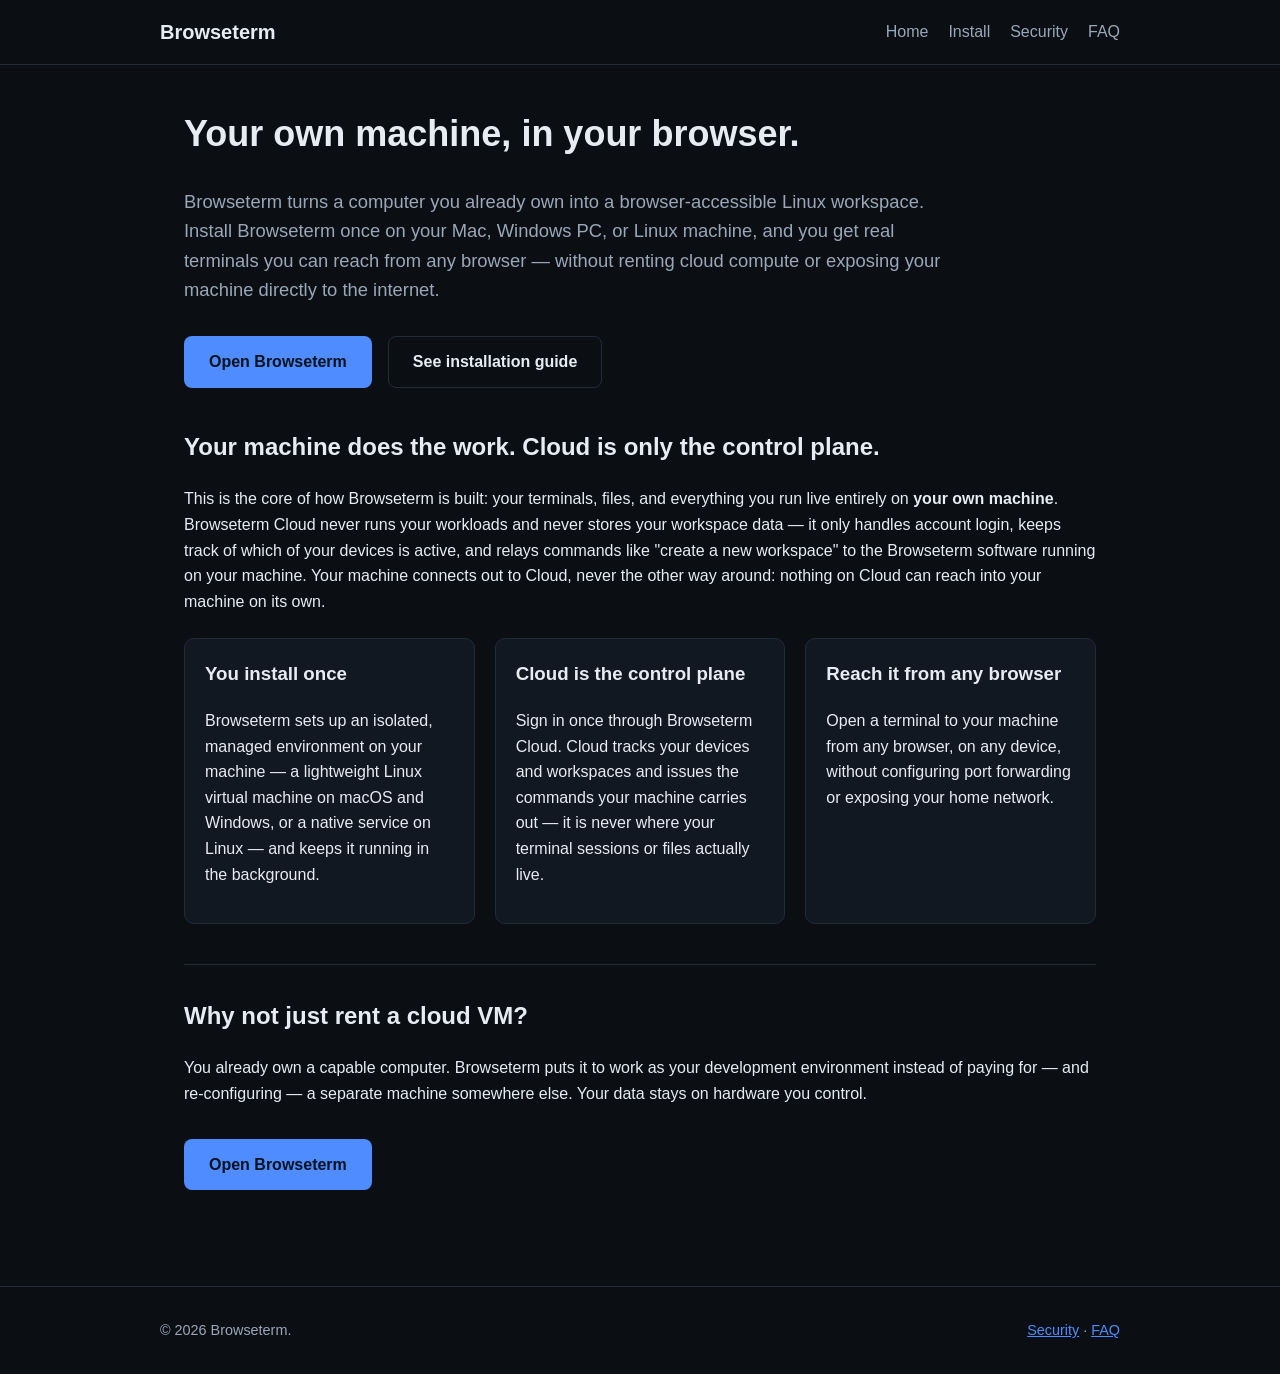
==== public/index.html @ ac8334ef "Scope Cloudflare deployment to public/ only, fixing repo-root asset exposure The deployment was usin" ====
<!DOCTYPE html>
<html lang="en">
<head>
<meta charset="UTF-8">
<meta name="viewport" content="width=device-width, initial-scale=1.0">
<title>Browseterm — Your own machine, in your browser</title>
<meta name="description" content="Browseterm turns your own computer into browser-accessible Linux workspaces. Your machine does the work; Browseterm Cloud is only the control plane.">
<link rel="stylesheet" href="/assets/styles.css">
</head>
<body>
<a class="skip-link" href="#main">Skip to content</a>
<header class="site-header">
  <nav aria-label="Primary">
    <a class="brand" href="/">Browseterm</a>
    <ul class="nav-links">
      <li><a href="/index.html">Home</a></li>
      <li><a href="/install/macos.html">Install</a></li>
      <li><a href="/security.html">Security</a></li>
      <li><a href="/faq.html">FAQ</a></li>
    </ul>
  </nav>
</header>

<main id="main">
  <h1>Your own machine, in your browser.</h1>
  <p class="lede">
    Browseterm turns a computer you already own into a browser-accessible Linux workspace.
    Install Browseterm once on your Mac, Windows PC, or Linux machine, and you get real
    terminals you can reach from any browser — without renting cloud compute or exposing your
    machine directly to the internet.
  </p>

  <div class="cta-row">
    <a class="button button-primary" href="https://app.browseterm.puhtaeto.com">Open Browseterm</a>
    <a class="button button-secondary" href="/install/macos.html">See installation guide</a>
  </div>

  <h2>Your machine does the work. Cloud is only the control plane.</h2>
  <p>
    This is the core of how Browseterm is built: your terminals, files, and everything you run
    live entirely on <strong>your own machine</strong>. Browseterm Cloud never runs your
    workloads and never stores your workspace data — it only handles account login, keeps track
    of which of your devices is active, and relays commands like "create a new workspace" to the
    Browseterm software running on your machine. Your machine connects out to Cloud, never the
    other way around: nothing on Cloud can reach into your machine on its own.
  </p>

  <div class="card-grid">
    <div class="card">
      <h3>You install once</h3>
      <p>Browseterm sets up an isolated, managed environment on your machine — a lightweight
      Linux virtual machine on macOS and Windows, or a native service on Linux — and keeps it
      running in the background.</p>
    </div>
    <div class="card">
      <h3>Cloud is the control plane</h3>
      <p>Sign in once through Browseterm Cloud. Cloud tracks your devices and workspaces and
      issues the commands your machine carries out — it is never where your terminal sessions
      or files actually live.</p>
    </div>
    <div class="card">
      <h3>Reach it from any browser</h3>
      <p>Open a terminal to your machine from any browser, on any device, without configuring
      port forwarding or exposing your home network.</p>
    </div>
  </div>

  <h2>Why not just rent a cloud VM?</h2>
  <p>
    You already own a capable computer. Browseterm puts it to work as your development
    environment instead of paying for — and re-configuring — a separate machine somewhere else.
    Your data stays on hardware you control.
  </p>

  <div class="cta-row">
    <a class="button button-primary" href="https://app.browseterm.puhtaeto.com">Open Browseterm</a>
  </div>
</main>

<footer class="site-footer">
  <div class="footer-inner">
    <span>&copy; 2026 Browseterm.</span>
    <span><a href="/security.html">Security</a> · <a href="/faq.html">FAQ</a></span>
  </div>
</footer>
<script src="/assets/app.js"></script>
</body>
</html>
---- assets/styles.css ----
:root {
  --bg: #0b0f14;
  --bg-elevated: #121822;
  --border: #232b38;
  --text: #e7ecf3;
  --text-muted: #9aa7b8;
  --accent: #4f8cff;
  --accent-hover: #6da0ff;
  --code-bg: #0e141c;
  --focus: #7db3ff;
  --max-width: 960px;
}

* {
  box-sizing: border-box;
}

html {
  color-scheme: dark;
}

body {
  margin: 0;
  font-family: -apple-system, BlinkMacSystemFont, "Segoe UI", Roboto, Helvetica, Arial, sans-serif;
  background: var(--bg);
  color: var(--text);
  line-height: 1.6;
}

a {
  color: var(--accent);
}

a:hover {
  color: var(--accent-hover);
}

a:focus-visible,
button:focus-visible {
  outline: 3px solid var(--focus);
  outline-offset: 2px;
}

.skip-link {
  position: absolute;
  left: -999px;
  top: auto;
  background: var(--accent);
  color: #06121f;
  padding: 0.75rem 1rem;
  z-index: 100;
  border-radius: 0 0 6px 0;
}

.skip-link:focus {
  left: 0;
  top: 0;
}

header.site-header {
  border-bottom: 1px solid var(--border);
  padding: 1rem 1.5rem;
}

.site-header nav {
  max-width: var(--max-width);
  margin: 0 auto;
  display: flex;
  align-items: center;
  justify-content: space-between;
  flex-wrap: wrap;
  gap: 1rem;
}

.brand {
  font-weight: 700;
  font-size: 1.25rem;
  text-decoration: none;
  color: var(--text);
}

.nav-links {
  display: flex;
  gap: 1.25rem;
  list-style: none;
  margin: 0;
  padding: 0;
  flex-wrap: wrap;
}

.nav-links a {
  text-decoration: none;
  color: var(--text-muted);
}

.nav-links a:hover,
.nav-links a[aria-current="page"] {
  color: var(--text);
}

main {
  max-width: var(--max-width);
  margin: 0 auto;
  padding: 2.5rem 1.5rem 4rem;
}

h1 {
  font-size: 2.25rem;
  margin-top: 0;
}

h2 {
  font-size: 1.5rem;
  margin-top: 2.5rem;
  border-top: 1px solid var(--border);
  padding-top: 2rem;
}

h1:first-child + h2,
main > h2:first-of-type {
  border-top: none;
  padding-top: 0;
}

p {
  color: var(--text);
}

.lede {
  font-size: 1.15rem;
  color: var(--text-muted);
  max-width: 42em;
}

.cta-row {
  display: flex;
  gap: 1rem;
  flex-wrap: wrap;
  margin: 2rem 0;
}

.button {
  display: inline-block;
  padding: 0.75rem 1.5rem;
  border-radius: 8px;
  text-decoration: none;
  font-weight: 600;
  border: 1px solid transparent;
}

.button-primary {
  background: var(--accent);
  color: #06121f;
}

.button-primary:hover {
  background: var(--accent-hover);
  color: #06121f;
}

.button-secondary {
  background: transparent;
  color: var(--text);
  border-color: var(--border);
}

.button-secondary:hover {
  border-color: var(--accent);
  color: var(--accent-hover);
}

.card-grid {
  display: grid;
  grid-template-columns: repeat(auto-fit, minmax(220px, 1fr));
  gap: 1.25rem;
  margin: 1.5rem 0;
}

.card {
  background: var(--bg-elevated);
  border: 1px solid var(--border);
  border-radius: 10px;
  padding: 1.25rem;
}

.card h3 {
  margin-top: 0;
}

code,
pre {
  font-family: ui-monospace, SFMono-Regular, Menlo, Consolas, monospace;
  background: var(--code-bg);
  border: 1px solid var(--border);
  border-radius: 6px;
}

code {
  padding: 0.15em 0.4em;
  font-size: 0.9em;
}

pre {
  padding: 1rem;
  overflow-x: auto;
}

pre code {
  border: none;
  padding: 0;
  background: none;
}

.download-placeholder {
  display: inline-block;
  padding: 0.6rem 1.1rem;
  border: 1px dashed var(--border);
  border-radius: 8px;
  color: var(--text-muted);
  text-decoration: none;
  cursor: not-allowed;
}

.badge {
  display: inline-block;
  font-size: 0.75rem;
  text-transform: uppercase;
  letter-spacing: 0.05em;
  color: var(--text-muted);
  border: 1px solid var(--border);
  border-radius: 999px;
  padding: 0.2rem 0.6rem;
  margin-left: 0.5rem;
}

ol.steps {
  padding-left: 1.25rem;
}

ol.steps li {
  margin-bottom: 0.75rem;
}

.callout {
  background: var(--bg-elevated);
  border-left: 4px solid var(--accent);
  border-radius: 6px;
  padding: 1rem 1.25rem;
  margin: 1.5rem 0;
}

.faq-item {
  margin-bottom: 1.75rem;
}

.faq-item h2 {
  font-size: 1.15rem;
  border-top: none;
  padding-top: 0;
  margin-top: 0;
}

footer.site-footer {
  border-top: 1px solid var(--border);
  padding: 2rem 1.5rem;
  color: var(--text-muted);
  font-size: 0.9rem;
}

footer.site-footer .footer-inner {
  max-width: var(--max-width);
  margin: 0 auto;
  display: flex;
  justify-content: space-between;
  flex-wrap: wrap;
  gap: 1rem;
}

@media (max-width: 600px) {
  h1 {
    font-size: 1.75rem;
  }
}
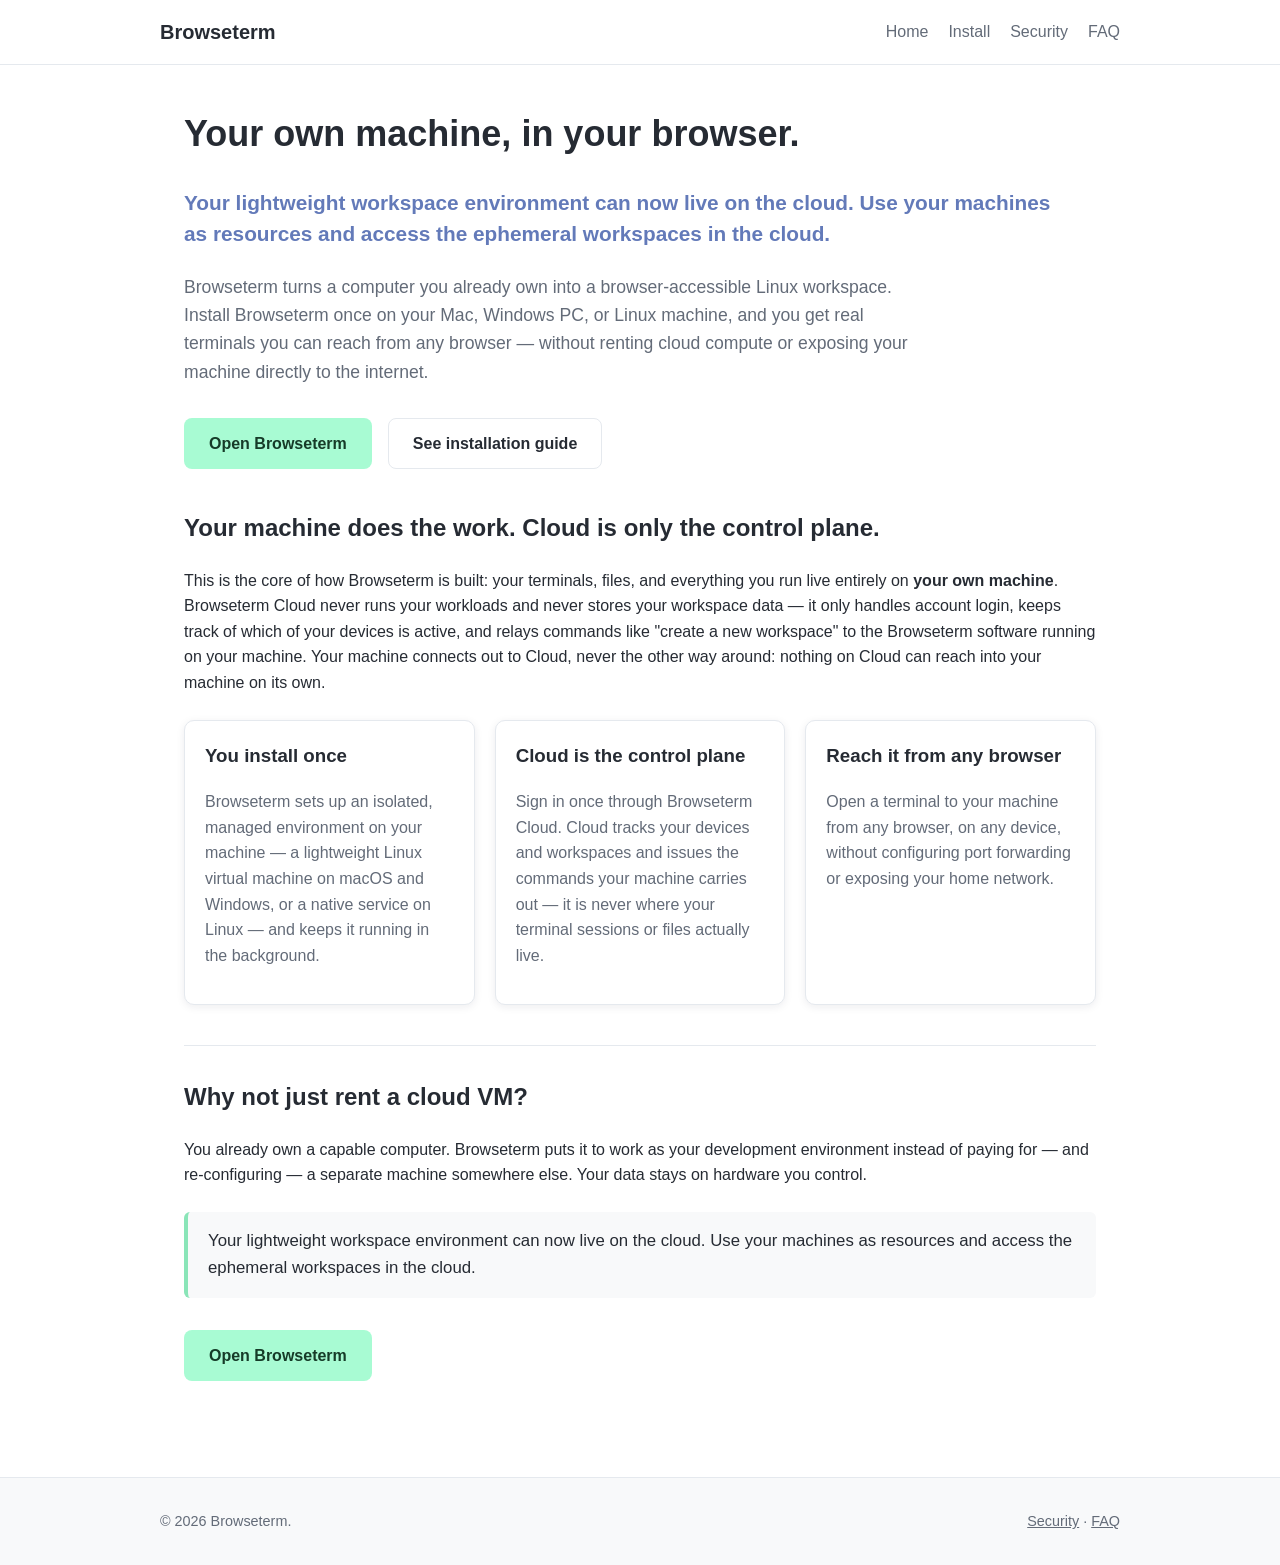
==== commit b4bef718: "Redesign marketing site to match Browseterm Cloud's theme White background with the app's mint-green" ====
--- a/public/index.html
+++ b/public/index.html
@@ -5,7 +5,7 @@
 <meta name="viewport" content="width=device-width, initial-scale=1.0">
 <title>Browseterm — Your own machine, in your browser</title>
 <meta name="description" content="Browseterm turns your own computer into browser-accessible Linux workspaces. Your machine does the work; Browseterm Cloud is only the control plane.">
-<link rel="stylesheet" href="/assets/styles.css">
+<link rel="stylesheet" href="./assets/styles.css">
 </head>
 <body>
 <a class="skip-link" href="#main">Skip to content</a>
@@ -23,6 +23,10 @@
 
 <main id="main">
   <h1>Your own machine, in your browser.</h1>
+  <p class="tagline">
+    Your lightweight workspace environment can now live on the cloud. Use your machines as
+    resources and access the ephemeral workspaces in the cloud.
+  </p>
   <p class="lede">
     Browseterm turns a computer you already own into a browser-accessible Linux workspace.
     Install Browseterm once on your Mac, Windows PC, or Linux machine, and you get real
@@ -72,6 +76,11 @@
     Your data stays on hardware you control.
   </p>
 
+  <div class="callout callout-motivation">
+    Your lightweight workspace environment can now live on the cloud. Use your machines as
+    resources and access the ephemeral workspaces in the cloud.
+  </div>
+
   <div class="cta-row">
     <a class="button button-primary" href="https://app.browseterm.puhtaeto.com">Open Browseterm</a>
   </div>
--- a/public/assets/styles.css
+++ b/public/assets/styles.css
@@ -0,0 +1,346 @@
+:root {
+  --bg: #ffffff;
+  --bg-soft: #f8f9fa;
+  --border: #e5e9ee;
+  --text: #262b33;
+  --text-muted: #636b78;
+  --primary: #a8fbd3;
+  --primary-strong: #8ae5b8;
+  --accent: #637ab9;
+  --accent-hover: #4a5a8a;
+  --code-bg: #f1f3f5;
+  --shadow: 0 2px 8px rgba(20, 30, 45, 0.08);
+  --shadow-lifted: 0 8px 24px rgba(20, 30, 45, 0.12);
+  --radius: 8px;
+  --max-width: 960px;
+}
+
+* {
+  box-sizing: border-box;
+}
+
+html {
+  color-scheme: light;
+}
+
+body {
+  margin: 0;
+  font-family: "Roboto", -apple-system, BlinkMacSystemFont, "Segoe UI", Helvetica, Arial, sans-serif;
+  background: var(--bg);
+  color: var(--text);
+  line-height: 1.6;
+}
+
+a {
+  color: var(--accent);
+}
+
+a:hover {
+  color: var(--accent-hover);
+}
+
+a:focus-visible,
+button:focus-visible {
+  outline: 3px solid var(--accent);
+  outline-offset: 2px;
+}
+
+.skip-link {
+  position: absolute;
+  left: -999px;
+  top: auto;
+  background: var(--primary);
+  color: var(--text);
+  padding: 0.75rem 1rem;
+  z-index: 100;
+  border-radius: 0 0 6px 0;
+  font-weight: 600;
+}
+
+.skip-link:focus {
+  left: 0;
+  top: 0;
+}
+
+header.site-header {
+  background: var(--bg);
+  border-bottom: 1px solid var(--border);
+  padding: 1rem 1.5rem;
+}
+
+.site-header nav {
+  max-width: var(--max-width);
+  margin: 0 auto;
+  display: flex;
+  align-items: center;
+  justify-content: space-between;
+  flex-wrap: wrap;
+  gap: 1rem;
+}
+
+.brand {
+  font-weight: 700;
+  font-size: 1.25rem;
+  text-decoration: none;
+  color: var(--text);
+}
+
+.brand:hover {
+  color: var(--text);
+}
+
+.nav-links {
+  display: flex;
+  gap: 1.25rem;
+  list-style: none;
+  margin: 0;
+  padding: 0;
+  flex-wrap: wrap;
+}
+
+.nav-links a {
+  text-decoration: none;
+  color: var(--text-muted);
+  font-weight: 500;
+}
+
+.nav-links a:hover,
+.nav-links a[aria-current="page"] {
+  color: var(--accent);
+}
+
+main {
+  max-width: var(--max-width);
+  margin: 0 auto;
+  padding: 2.5rem 1.5rem 4rem;
+}
+
+h1 {
+  font-size: 2.25rem;
+  margin-top: 0;
+  color: var(--text);
+}
+
+h2 {
+  font-size: 1.5rem;
+  margin-top: 2.5rem;
+  border-top: 1px solid var(--border);
+  padding-top: 2rem;
+  color: var(--text);
+}
+
+h1:first-child + h2,
+main > h2:first-of-type {
+  border-top: none;
+  padding-top: 0;
+}
+
+p {
+  color: var(--text);
+}
+
+.tagline {
+  font-size: 1.3rem;
+  font-weight: 600;
+  color: var(--accent);
+  max-width: 42em;
+  margin: 0.75rem 0 1.5rem;
+  line-height: 1.5;
+}
+
+.lede {
+  font-size: 1.1rem;
+  color: var(--text-muted);
+  max-width: 42em;
+}
+
+.cta-row {
+  display: flex;
+  gap: 1rem;
+  flex-wrap: wrap;
+  margin: 2rem 0;
+}
+
+.button {
+  display: inline-block;
+  padding: 0.75rem 1.5rem;
+  border-radius: var(--radius);
+  text-decoration: none;
+  font-weight: 600;
+  border: 1px solid transparent;
+  transition: all 0.2s ease;
+  cursor: pointer;
+  font-size: 1rem;
+}
+
+.button-primary {
+  background: var(--primary);
+  color: #163b28;
+}
+
+.button-primary:hover {
+  background: var(--primary-strong);
+  color: #163b28;
+  transform: translateY(-2px);
+  box-shadow: var(--shadow-lifted);
+}
+
+.button-secondary {
+  background: var(--bg);
+  color: var(--text);
+  border-color: var(--border);
+}
+
+.button-secondary:hover {
+  border-color: var(--accent);
+  color: var(--accent);
+  transform: translateY(-2px);
+  box-shadow: var(--shadow);
+}
+
+.card-grid {
+  display: grid;
+  grid-template-columns: repeat(auto-fit, minmax(220px, 1fr));
+  gap: 1.25rem;
+  margin: 1.5rem 0;
+}
+
+.card {
+  background: var(--bg);
+  border: 1px solid var(--border);
+  border-radius: 10px;
+  padding: 1.25rem;
+  box-shadow: var(--shadow);
+}
+
+.card h3 {
+  margin-top: 0;
+  color: var(--text);
+}
+
+.card p {
+  color: var(--text-muted);
+}
+
+code,
+pre {
+  font-family: ui-monospace, SFMono-Regular, Menlo, Consolas, monospace;
+  background: var(--code-bg);
+  border: 1px solid var(--border);
+  border-radius: 6px;
+}
+
+code {
+  padding: 0.15em 0.4em;
+  font-size: 0.9em;
+  color: var(--text);
+}
+
+pre {
+  padding: 1rem;
+  overflow-x: auto;
+}
+
+pre code {
+  border: none;
+  padding: 0;
+  background: none;
+}
+
+.download-placeholder {
+  display: inline-block;
+  padding: 0.6rem 1.1rem;
+  border: 1px dashed var(--border);
+  border-radius: var(--radius);
+  color: var(--text-muted);
+  text-decoration: none;
+  cursor: not-allowed;
+  background: var(--bg-soft);
+}
+
+.badge {
+  display: inline-block;
+  font-size: 0.75rem;
+  text-transform: uppercase;
+  letter-spacing: 0.05em;
+  color: var(--text-muted);
+  border: 1px solid var(--border);
+  border-radius: 999px;
+  padding: 0.2rem 0.6rem;
+  margin-left: 0.5rem;
+}
+
+ol.steps {
+  padding-left: 1.25rem;
+}
+
+ol.steps li {
+  margin-bottom: 0.75rem;
+}
+
+.callout {
+  background: var(--bg-soft);
+  border-left: 4px solid var(--accent);
+  border-radius: 6px;
+  padding: 1rem 1.25rem;
+  margin: 1.5rem 0;
+}
+
+.callout strong {
+  color: var(--text);
+}
+
+.callout.callout-motivation {
+  border-left-color: var(--primary-strong);
+  font-size: 1.05rem;
+}
+
+.faq-item {
+  margin-bottom: 1.75rem;
+}
+
+.faq-item h2 {
+  font-size: 1.15rem;
+  border-top: none;
+  padding-top: 0;
+  margin-top: 0;
+}
+
+.faq-item p {
+  color: var(--text-muted);
+}
+
+footer.site-footer {
+  background: var(--bg-soft);
+  border-top: 1px solid var(--border);
+  padding: 2rem 1.5rem;
+  color: var(--text-muted);
+  font-size: 0.9rem;
+}
+
+footer.site-footer .footer-inner {
+  max-width: var(--max-width);
+  margin: 0 auto;
+  display: flex;
+  justify-content: space-between;
+  flex-wrap: wrap;
+  gap: 1rem;
+}
+
+footer.site-footer a {
+  color: var(--text-muted);
+}
+
+footer.site-footer a:hover {
+  color: var(--accent);
+}
+
+@media (max-width: 600px) {
+  h1 {
+    font-size: 1.75rem;
+  }
+
+  .tagline {
+    font-size: 1.1rem;
+  }
+}
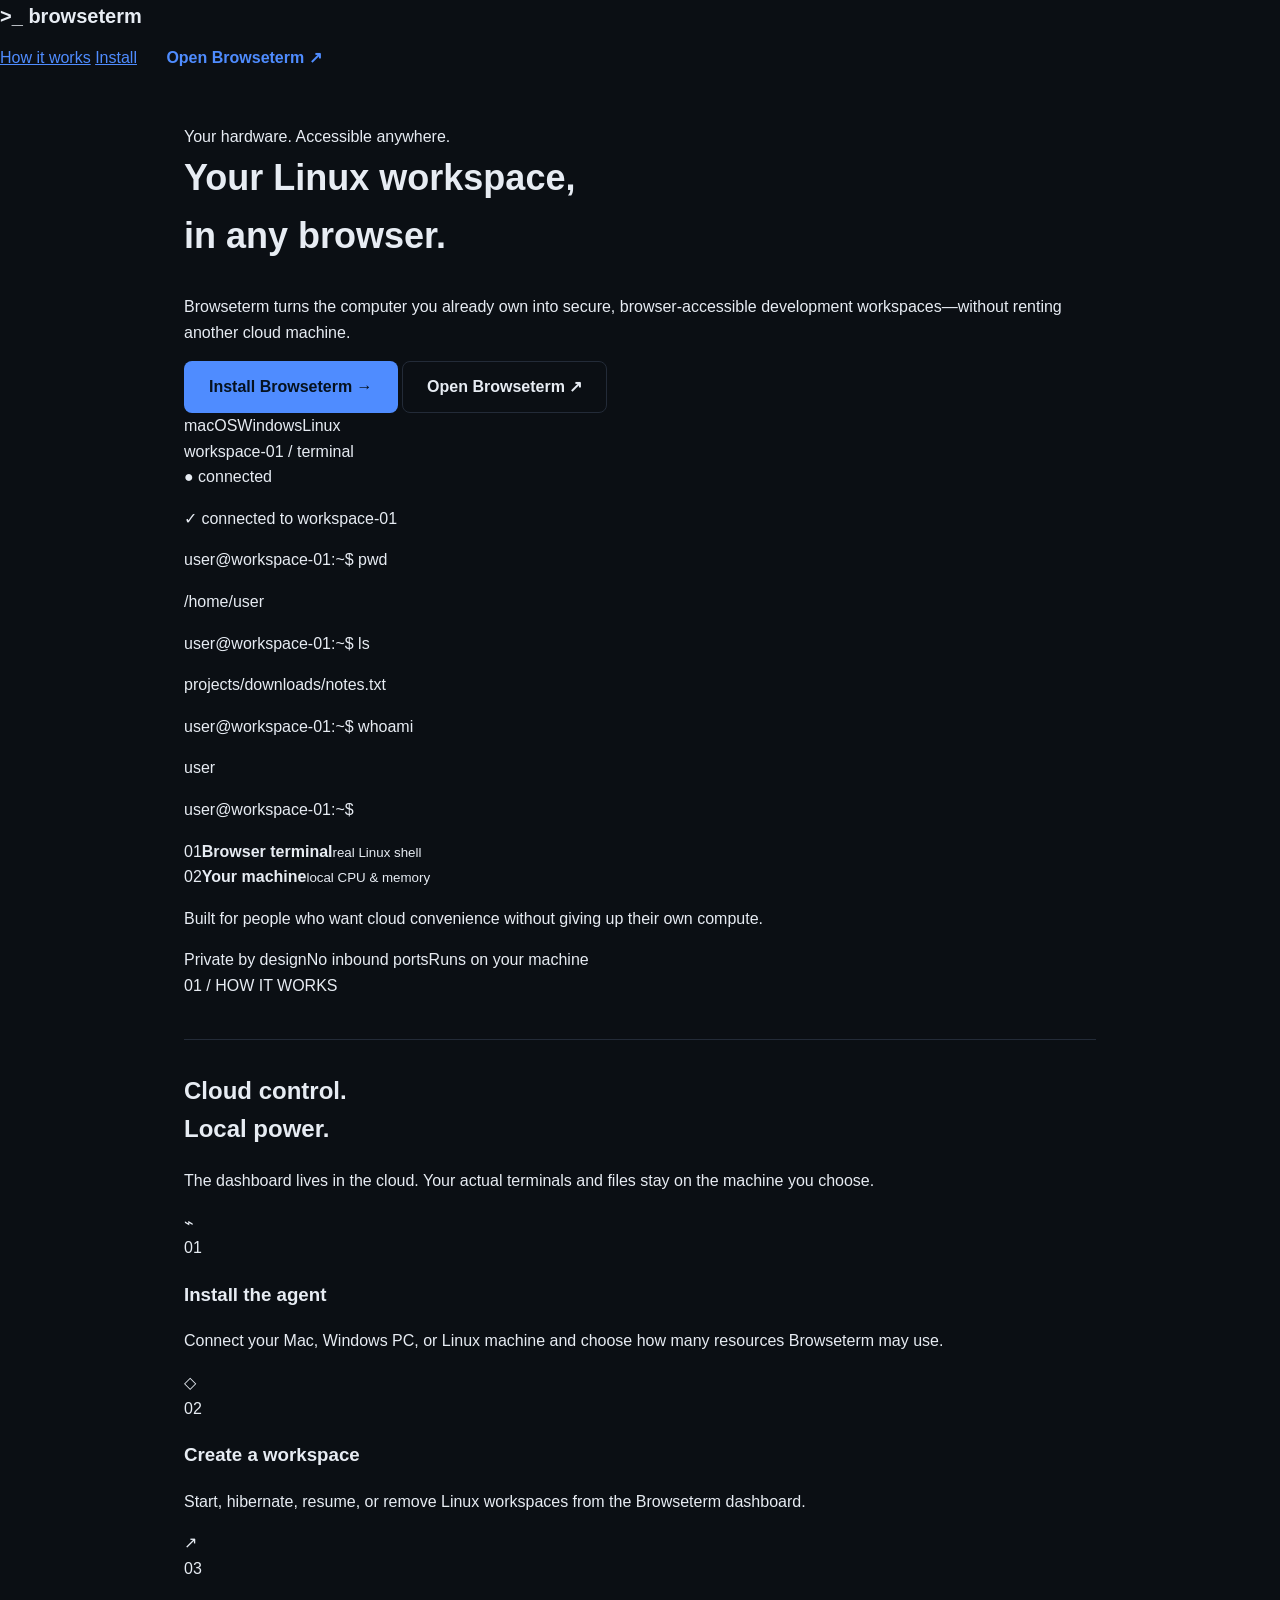
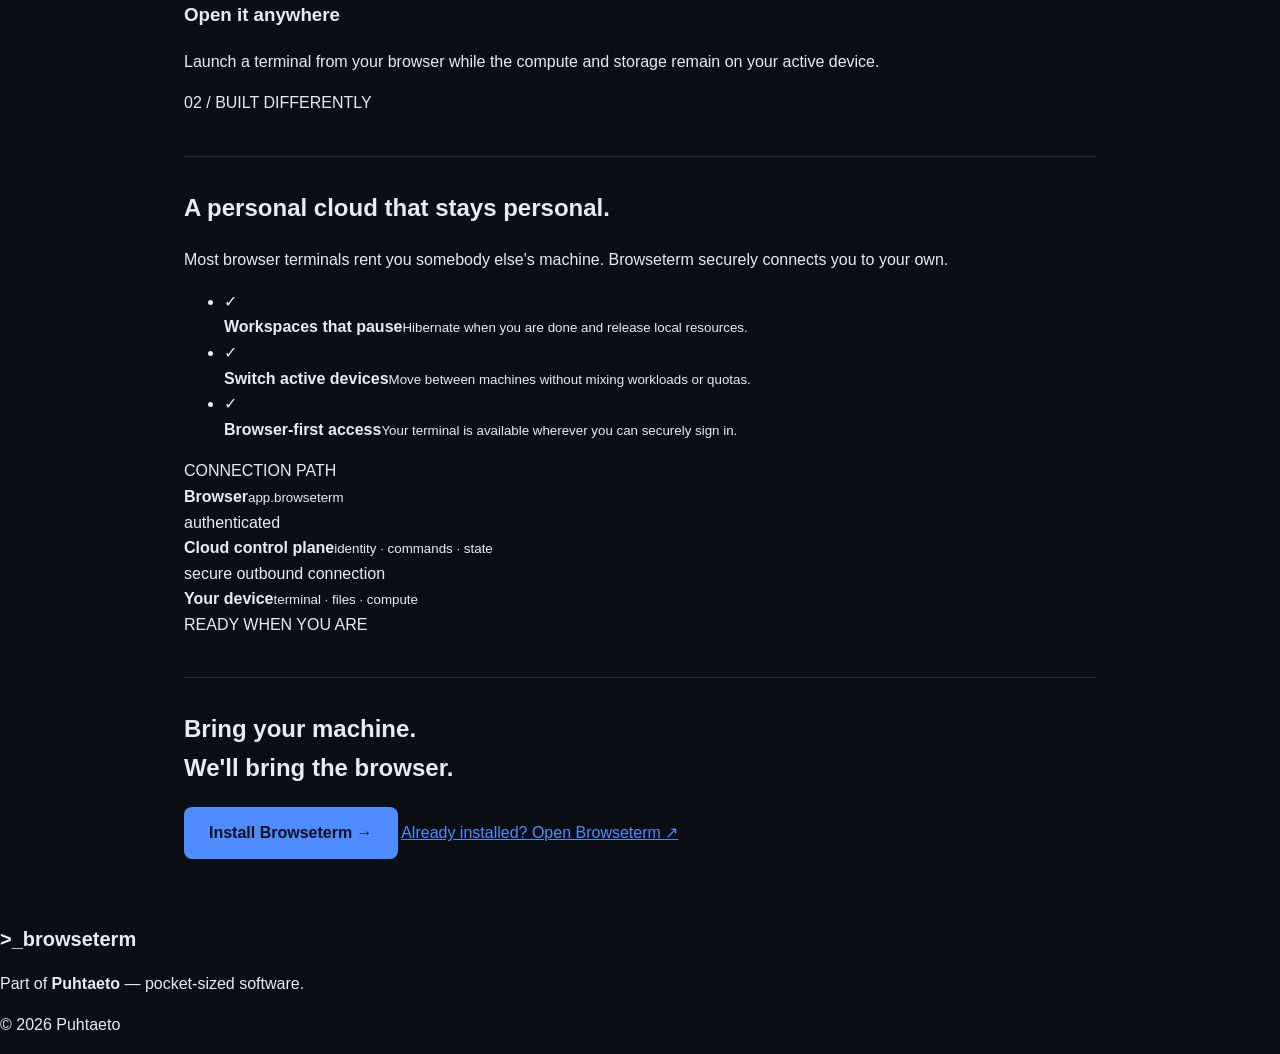
==== commit 2fb6f178: "Integrate new landing page + install page; rebuild FAQ/security to match index.html, install/index.h" ====
--- a/public/index.html
+++ b/public/index.html
@@ -1,97 +1,146 @@
-<!DOCTYPE html>
+<!doctype html>
 <html lang="en">
 <head>
-<meta charset="UTF-8">
-<meta name="viewport" content="width=device-width, initial-scale=1.0">
-<title>Browseterm — Your own machine, in your browser</title>
-<meta name="description" content="Browseterm turns your own computer into browser-accessible Linux workspaces. Your machine does the work; Browseterm Cloud is only the control plane.">
-<link rel="stylesheet" href="./assets/styles.css">
+  <meta charset="utf-8">
+  <meta name="viewport" content="width=device-width, initial-scale=1">
+  <meta name="description" content="Browseterm turns your own computer into secure, browser-accessible Linux workspaces.">
+  <title>Browseterm — Your machine. Your cloud workspace.</title>
+  <link rel="icon" type="image/svg+xml" href="data:image/svg+xml,%3Csvg xmlns='http://www.w3.org/2000/svg' viewBox='0 0 64 64'%3E%3Crect width='64' height='64' rx='16' fill='%23152a22'/%3E%3Cpath d='m17 21 11 11-11 11M32 43h15' fill='none' stroke='%23A8FBD3' stroke-width='6' stroke-linecap='round' stroke-linejoin='round'/%3E%3C/svg%3E">
+  <link rel="preconnect" href="https://fonts.googleapis.com">
+  <link rel="preconnect" href="https://fonts.gstatic.com" crossorigin>
+  <link href="https://fonts.googleapis.com/css2?family=DM+Sans:wght@400;500;600;700&family=JetBrains+Mono:wght@400;500;600&display=swap" rel="stylesheet">
+  <link rel="stylesheet" href="/assets/styles.css">
 </head>
 <body>
-<a class="skip-link" href="#main">Skip to content</a>
-<header class="site-header">
-  <nav aria-label="Primary">
-    <a class="brand" href="/">Browseterm</a>
-    <ul class="nav-links">
-      <li><a href="/index.html">Home</a></li>
-      <li><a href="/install/macos.html">Install</a></li>
-      <li><a href="/security.html">Security</a></li>
-      <li><a href="/faq.html">FAQ</a></li>
-    </ul>
-  </nav>
-</header>
+  <div class="noise" aria-hidden="true"></div>
+  <header class="nav shell">
+    <a class="brand" href="/" aria-label="Browseterm home">
+      <span class="brand-mark" aria-hidden="true"><span>&gt;_</span></span>
+      <span>browseterm</span>
+    </a>
+    <nav aria-label="Primary navigation">
+      <a class="nav-link" href="#how-it-works">How it works</a>
+      <a class="nav-link" href="/install/">Install</a>
+      <a class="button button-small button-ghost" href="https://app.browseterm.puhtaeto.com">Open Browseterm <span aria-hidden="true">↗</span></a>
+    </nav>
+  </header>
 
-<main id="main">
-  <h1>Your own machine, in your browser.</h1>
-  <p class="tagline">
-    Your lightweight workspace environment can now live on the cloud. Use your machines as
-    resources and access the ephemeral workspaces in the cloud.
-  </p>
-  <p class="lede">
-    Browseterm turns a computer you already own into a browser-accessible Linux workspace.
-    Install Browseterm once on your Mac, Windows PC, or Linux machine, and you get real
-    terminals you can reach from any browser — without renting cloud compute or exposing your
-    machine directly to the internet.
-  </p>
+  <main>
+    <section class="hero shell">
+      <div class="hero-copy">
+        <div class="eyebrow"><span class="status-dot"></span> Your hardware. Accessible anywhere.</div>
+        <h1>Your Linux workspace,<br><span>in any browser.</span></h1>
+        <p class="hero-lede">Browseterm turns the computer you already own into secure, browser-accessible development workspaces—without renting another cloud machine.</p>
+        <div class="hero-actions">
+          <a class="button button-primary" href="/install/">Install Browseterm <span aria-hidden="true">→</span></a>
+          <a class="button button-secondary" href="https://app.browseterm.puhtaeto.com">Open Browseterm <span aria-hidden="true">↗</span></a>
+        </div>
+        <div class="platforms" aria-label="Supported platforms">
+          <span>macOS</span><i></i><span>Windows</span><i></i><span>Linux</span>
+        </div>
+      </div>
 
-  <div class="cta-row">
-    <a class="button button-primary" href="https://app.browseterm.puhtaeto.com">Open Browseterm</a>
-    <a class="button button-secondary" href="/install/macos.html">See installation guide</a>
-  </div>
+      <div class="terminal-wrap" aria-label="Example Browseterm terminal">
+        <div class="terminal-glow"></div>
+        <div class="terminal">
+          <div class="terminal-bar">
+            <div class="traffic" aria-hidden="true"><span></span><span></span><span></span></div>
+            <div class="terminal-title">workspace-01 / terminal</div>
+            <div class="secure"><span>●</span> connected</div>
+          </div>
+          <div class="terminal-body">
+            <p class="success">✓ connected to workspace-01</p>
+            <p><span class="machine">user@workspace-01</span>:<span class="path">~</span>$ pwd</p>
+            <p class="muted">/home/user</p>
+            <p><span class="machine">user@workspace-01</span>:<span class="path">~</span>$ ls</p>
+            <div class="file-list" aria-label="Workspace files">
+              <span>projects/</span><span>downloads/</span><span>notes.txt</span>
+            </div>
+            <p><span class="machine">user@workspace-01</span>:<span class="path">~</span>$ whoami</p>
+            <p class="muted">user</p>
+            <p><span class="machine">user@workspace-01</span>:<span class="path">~</span>$ <span class="cursor"></span></p>
+          </div>
+        </div>
+        <div class="float-card float-a"><span>01</span><strong>Browser terminal</strong><small>real Linux shell</small></div>
+        <div class="float-card float-b"><span>02</span><strong>Your machine</strong><small>local CPU & memory</small></div>
+      </div>
+    </section>
 
-  <h2>Your machine does the work. Cloud is only the control plane.</h2>
-  <p>
-    This is the core of how Browseterm is built: your terminals, files, and everything you run
-    live entirely on <strong>your own machine</strong>. Browseterm Cloud never runs your
-    workloads and never stores your workspace data — it only handles account login, keeps track
-    of which of your devices is active, and relays commands like "create a new workspace" to the
-    Browseterm software running on your machine. Your machine connects out to Cloud, never the
-    other way around: nothing on Cloud can reach into your machine on its own.
-  </p>
+    <section class="trust-strip" aria-label="Product principles">
+      <div class="shell trust-inner">
+        <p>Built for people who want cloud convenience without giving up their own compute.</p>
+        <div><span>Private by design</span><span>No inbound ports</span><span>Runs on your machine</span></div>
+      </div>
+    </section>
 
-  <div class="card-grid">
-    <div class="card">
-      <h3>You install once</h3>
-      <p>Browseterm sets up an isolated, managed environment on your machine — a lightweight
-      Linux virtual machine on macOS and Windows, or a native service on Linux — and keeps it
-      running in the background.</p>
-    </div>
-    <div class="card">
-      <h3>Cloud is the control plane</h3>
-      <p>Sign in once through Browseterm Cloud. Cloud tracks your devices and workspaces and
-      issues the commands your machine carries out — it is never where your terminal sessions
-      or files actually live.</p>
-    </div>
-    <div class="card">
-      <h3>Reach it from any browser</h3>
-      <p>Open a terminal to your machine from any browser, on any device, without configuring
-      port forwarding or exposing your home network.</p>
-    </div>
-  </div>
+    <section class="section shell" id="how-it-works">
+      <div class="section-heading">
+        <span class="section-number">01 / HOW IT WORKS</span>
+        <h2>Cloud control.<br>Local power.</h2>
+        <p>The dashboard lives in the cloud. Your actual terminals and files stay on the machine you choose.</p>
+      </div>
+      <div class="steps">
+        <article>
+          <div class="step-icon">⌁</div>
+          <span>01</span>
+          <h3>Install the agent</h3>
+          <p>Connect your Mac, Windows PC, or Linux machine and choose how many resources Browseterm may use.</p>
+        </article>
+        <article>
+          <div class="step-icon">◇</div>
+          <span>02</span>
+          <h3>Create a workspace</h3>
+          <p>Start, hibernate, resume, or remove Linux workspaces from the Browseterm dashboard.</p>
+        </article>
+        <article>
+          <div class="step-icon">↗</div>
+          <span>03</span>
+          <h3>Open it anywhere</h3>
+          <p>Launch a terminal from your browser while the compute and storage remain on your active device.</p>
+        </article>
+      </div>
+    </section>
 
-  <h2>Why not just rent a cloud VM?</h2>
-  <p>
-    You already own a capable computer. Browseterm puts it to work as your development
-    environment instead of paying for — and re-configuring — a separate machine somewhere else.
-    Your data stays on hardware you control.
-  </p>
+    <section class="section feature-section">
+      <div class="shell feature-grid">
+        <div class="feature-copy">
+          <span class="section-number">02 / BUILT DIFFERENTLY</span>
+          <h2>A personal cloud that stays personal.</h2>
+          <p>Most browser terminals rent you somebody else's machine. Browseterm securely connects you to your own.</p>
+          <ul>
+            <li><span>✓</span><div><strong>Workspaces that pause</strong><small>Hibernate when you are done and release local resources.</small></div></li>
+            <li><span>✓</span><div><strong>Switch active devices</strong><small>Move between machines without mixing workloads or quotas.</small></div></li>
+            <li><span>✓</span><div><strong>Browser-first access</strong><small>Your terminal is available wherever you can securely sign in.</small></div></li>
+          </ul>
+        </div>
+        <div class="architecture-card">
+          <div class="arch-label">CONNECTION PATH</div>
+          <div class="arch-node accent"><b>Browser</b><small>app.browseterm</small></div>
+          <div class="arch-line"><span>authenticated</span></div>
+          <div class="arch-node"><b>Cloud control plane</b><small>identity · commands · state</small></div>
+          <div class="arch-line"><span>secure outbound connection</span></div>
+          <div class="arch-node local"><b>Your device</b><small>terminal · files · compute</small></div>
+        </div>
+      </div>
+    </section>
 
-  <div class="callout callout-motivation">
-    Your lightweight workspace environment can now live on the cloud. Use your machines as
-    resources and access the ephemeral workspaces in the cloud.
-  </div>
+    <section class="cta shell">
+      <div>
+        <span class="section-number">READY WHEN YOU ARE</span>
+        <h2>Bring your machine.<br>We'll bring the browser.</h2>
+      </div>
+      <div class="cta-actions">
+        <a class="button button-primary" href="/install/">Install Browseterm <span aria-hidden="true">→</span></a>
+        <a class="text-link" href="https://app.browseterm.puhtaeto.com">Already installed? Open Browseterm ↗</a>
+      </div>
+    </section>
+  </main>
 
-  <div class="cta-row">
-    <a class="button button-primary" href="https://app.browseterm.puhtaeto.com">Open Browseterm</a>
-  </div>
-</main>
-
-<footer class="site-footer">
-  <div class="footer-inner">
-    <span>&copy; 2026 Browseterm.</span>
-    <span><a href="/security.html">Security</a> · <a href="/faq.html">FAQ</a></span>
-  </div>
-</footer>
-<script src="/assets/app.js"></script>
+  <footer class="footer shell">
+    <a class="brand" href="/"><span class="brand-mark" aria-hidden="true"><span>&gt;_</span></span><span>browseterm</span></a>
+    <p>Part of <strong>Puhtaeto</strong> — pocket-sized software.</p>
+    <p>© <span id="year"></span> Puhtaeto</p>
+  </footer>
+  <script>document.getElementById('year').textContent = new Date().getFullYear();</script>
 </body>
 </html>
--- a/assets/styles.css
+++ b/assets/styles.css
@@ -0,0 +1,283 @@
+:root {
+  --bg: #0b0f14;
+  --bg-elevated: #121822;
+  --border: #232b38;
+  --text: #e7ecf3;
+  --text-muted: #9aa7b8;
+  --accent: #4f8cff;
+  --accent-hover: #6da0ff;
+  --code-bg: #0e141c;
+  --focus: #7db3ff;
+  --max-width: 960px;
+}
+
+* {
+  box-sizing: border-box;
+}
+
+html {
+  color-scheme: dark;
+}
+
+body {
+  margin: 0;
+  font-family: -apple-system, BlinkMacSystemFont, "Segoe UI", Roboto, Helvetica, Arial, sans-serif;
+  background: var(--bg);
+  color: var(--text);
+  line-height: 1.6;
+}
+
+a {
+  color: var(--accent);
+}
+
+a:hover {
+  color: var(--accent-hover);
+}
+
+a:focus-visible,
+button:focus-visible {
+  outline: 3px solid var(--focus);
+  outline-offset: 2px;
+}
+
+.skip-link {
+  position: absolute;
+  left: -999px;
+  top: auto;
+  background: var(--accent);
+  color: #06121f;
+  padding: 0.75rem 1rem;
+  z-index: 100;
+  border-radius: 0 0 6px 0;
+}
+
+.skip-link:focus {
+  left: 0;
+  top: 0;
+}
+
+header.site-header {
+  border-bottom: 1px solid var(--border);
+  padding: 1rem 1.5rem;
+}
+
+.site-header nav {
+  max-width: var(--max-width);
+  margin: 0 auto;
+  display: flex;
+  align-items: center;
+  justify-content: space-between;
+  flex-wrap: wrap;
+  gap: 1rem;
+}
+
+.brand {
+  font-weight: 700;
+  font-size: 1.25rem;
+  text-decoration: none;
+  color: var(--text);
+}
+
+.nav-links {
+  display: flex;
+  gap: 1.25rem;
+  list-style: none;
+  margin: 0;
+  padding: 0;
+  flex-wrap: wrap;
+}
+
+.nav-links a {
+  text-decoration: none;
+  color: var(--text-muted);
+}
+
+.nav-links a:hover,
+.nav-links a[aria-current="page"] {
+  color: var(--text);
+}
+
+main {
+  max-width: var(--max-width);
+  margin: 0 auto;
+  padding: 2.5rem 1.5rem 4rem;
+}
+
+h1 {
+  font-size: 2.25rem;
+  margin-top: 0;
+}
+
+h2 {
+  font-size: 1.5rem;
+  margin-top: 2.5rem;
+  border-top: 1px solid var(--border);
+  padding-top: 2rem;
+}
+
+h1:first-child + h2,
+main > h2:first-of-type {
+  border-top: none;
+  padding-top: 0;
+}
+
+p {
+  color: var(--text);
+}
+
+.lede {
+  font-size: 1.15rem;
+  color: var(--text-muted);
+  max-width: 42em;
+}
+
+.cta-row {
+  display: flex;
+  gap: 1rem;
+  flex-wrap: wrap;
+  margin: 2rem 0;
+}
+
+.button {
+  display: inline-block;
+  padding: 0.75rem 1.5rem;
+  border-radius: 8px;
+  text-decoration: none;
+  font-weight: 600;
+  border: 1px solid transparent;
+}
+
+.button-primary {
+  background: var(--accent);
+  color: #06121f;
+}
+
+.button-primary:hover {
+  background: var(--accent-hover);
+  color: #06121f;
+}
+
+.button-secondary {
+  background: transparent;
+  color: var(--text);
+  border-color: var(--border);
+}
+
+.button-secondary:hover {
+  border-color: var(--accent);
+  color: var(--accent-hover);
+}
+
+.card-grid {
+  display: grid;
+  grid-template-columns: repeat(auto-fit, minmax(220px, 1fr));
+  gap: 1.25rem;
+  margin: 1.5rem 0;
+}
+
+.card {
+  background: var(--bg-elevated);
+  border: 1px solid var(--border);
+  border-radius: 10px;
+  padding: 1.25rem;
+}
+
+.card h3 {
+  margin-top: 0;
+}
+
+code,
+pre {
+  font-family: ui-monospace, SFMono-Regular, Menlo, Consolas, monospace;
+  background: var(--code-bg);
+  border: 1px solid var(--border);
+  border-radius: 6px;
+}
+
+code {
+  padding: 0.15em 0.4em;
+  font-size: 0.9em;
+}
+
+pre {
+  padding: 1rem;
+  overflow-x: auto;
+}
+
+pre code {
+  border: none;
+  padding: 0;
+  background: none;
+}
+
+.download-placeholder {
+  display: inline-block;
+  padding: 0.6rem 1.1rem;
+  border: 1px dashed var(--border);
+  border-radius: 8px;
+  color: var(--text-muted);
+  text-decoration: none;
+  cursor: not-allowed;
+}
+
+.badge {
+  display: inline-block;
+  font-size: 0.75rem;
+  text-transform: uppercase;
+  letter-spacing: 0.05em;
+  color: var(--text-muted);
+  border: 1px solid var(--border);
+  border-radius: 999px;
+  padding: 0.2rem 0.6rem;
+  margin-left: 0.5rem;
+}
+
+ol.steps {
+  padding-left: 1.25rem;
+}
+
+ol.steps li {
+  margin-bottom: 0.75rem;
+}
+
+.callout {
+  background: var(--bg-elevated);
+  border-left: 4px solid var(--accent);
+  border-radius: 6px;
+  padding: 1rem 1.25rem;
+  margin: 1.5rem 0;
+}
+
+.faq-item {
+  margin-bottom: 1.75rem;
+}
+
+.faq-item h2 {
+  font-size: 1.15rem;
+  border-top: none;
+  padding-top: 0;
+  margin-top: 0;
+}
+
+footer.site-footer {
+  border-top: 1px solid var(--border);
+  padding: 2rem 1.5rem;
+  color: var(--text-muted);
+  font-size: 0.9rem;
+}
+
+footer.site-footer .footer-inner {
+  max-width: var(--max-width);
+  margin: 0 auto;
+  display: flex;
+  justify-content: space-between;
+  flex-wrap: wrap;
+  gap: 1rem;
+}
+
+@media (max-width: 600px) {
+  h1 {
+    font-size: 1.75rem;
+  }
+}
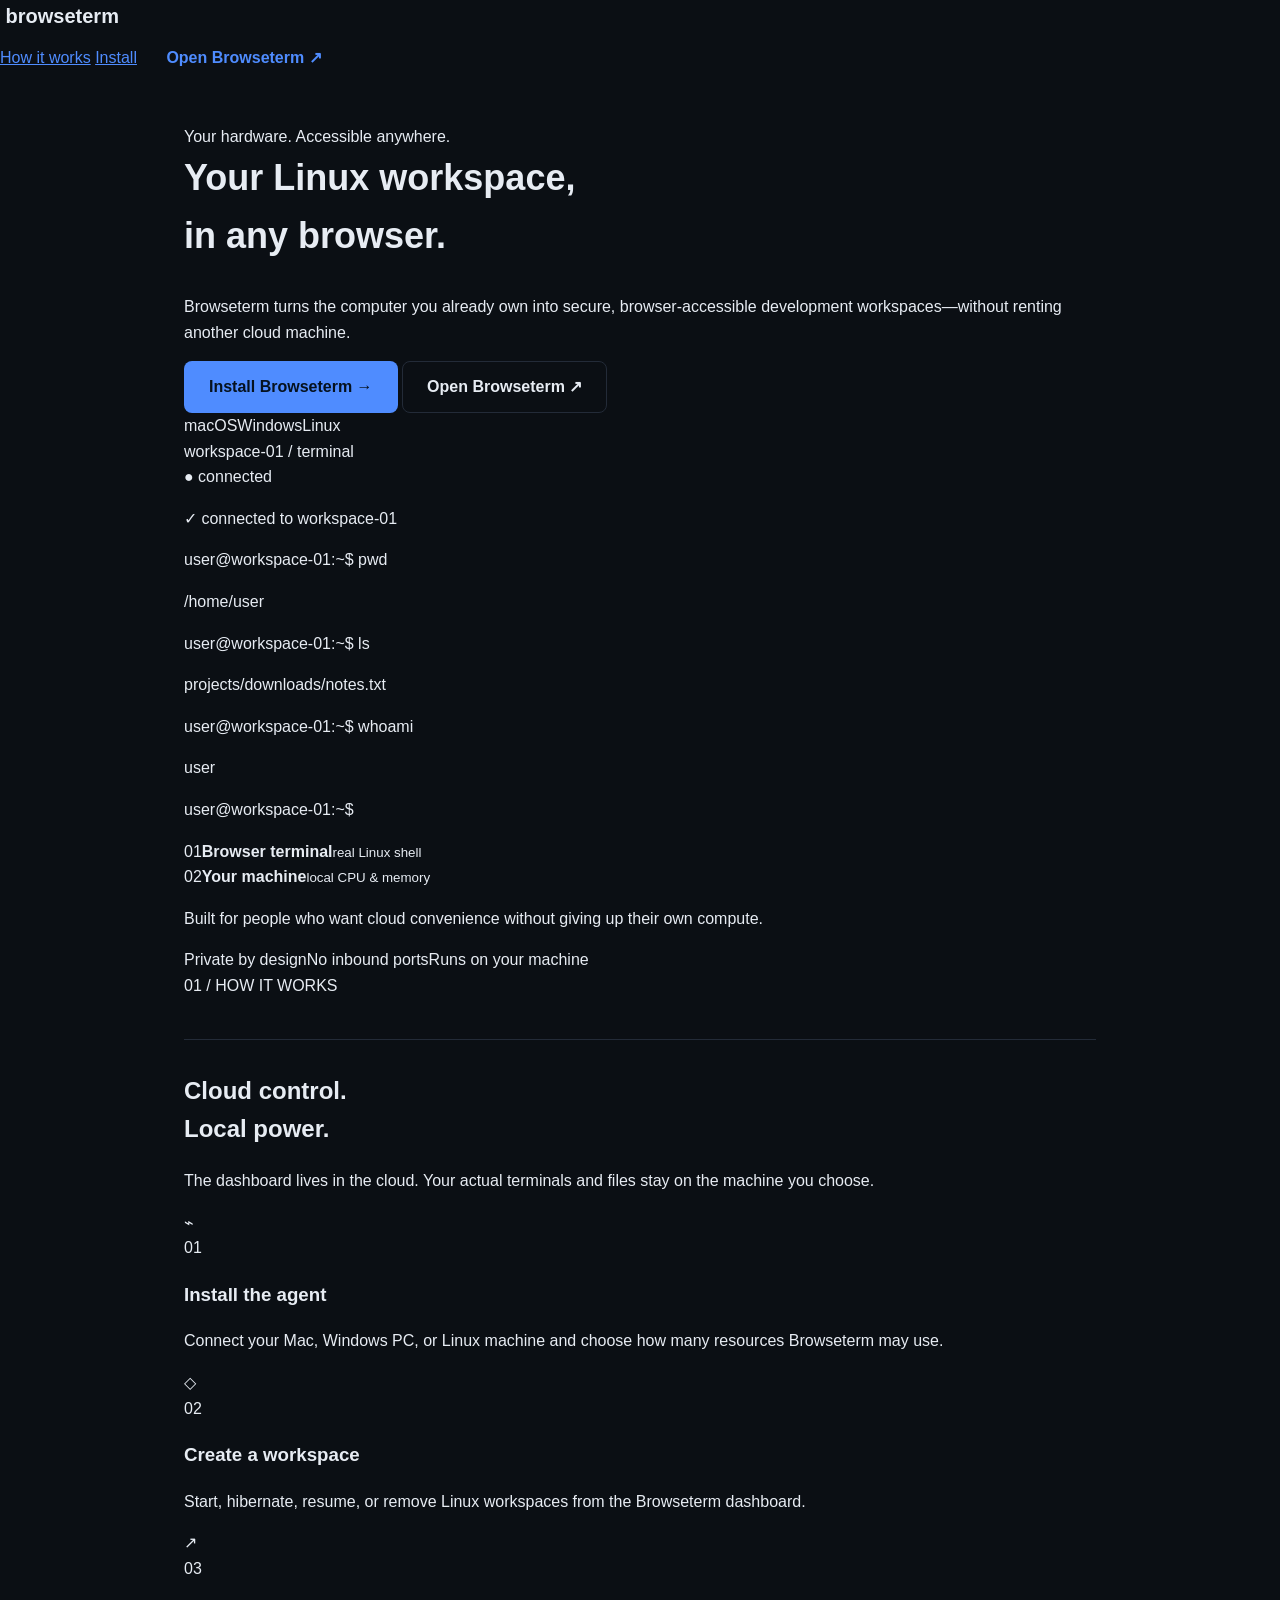
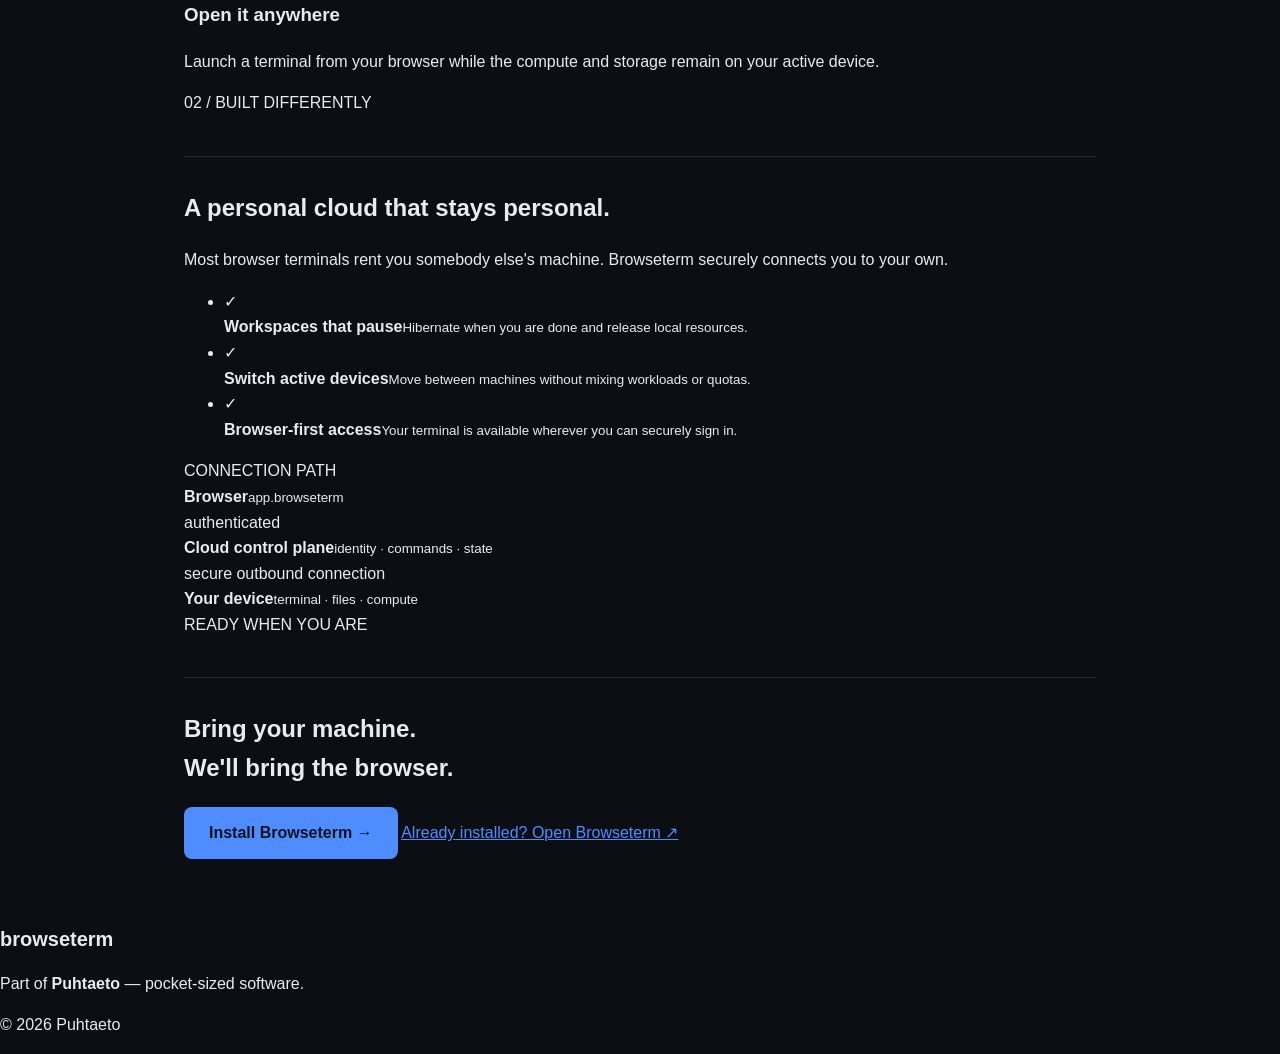
==== commit d0236713: "Replace the >_ text brand-mark with the real logo SVG everywhere The nav/footer brand mark on every " ====
--- a/public/index.html
+++ b/public/index.html
@@ -5,7 +5,7 @@
   <meta name="viewport" content="width=device-width, initial-scale=1">
   <meta name="description" content="Browseterm turns your own computer into secure, browser-accessible Linux workspaces.">
   <title>Browseterm — Your machine. Your cloud workspace.</title>
-  <link rel="icon" type="image/svg+xml" href="data:image/svg+xml,%3Csvg xmlns='http://www.w3.org/2000/svg' viewBox='0 0 64 64'%3E%3Crect width='64' height='64' rx='16' fill='%23152a22'/%3E%3Cpath d='m17 21 11 11-11 11M32 43h15' fill='none' stroke='%23A8FBD3' stroke-width='6' stroke-linecap='round' stroke-linejoin='round'/%3E%3C/svg%3E">
+  <link rel="icon" type="image/svg+xml" href="/assets/images/download.svg">
   <link rel="preconnect" href="https://fonts.googleapis.com">
   <link rel="preconnect" href="https://fonts.gstatic.com" crossorigin>
   <link href="https://fonts.googleapis.com/css2?family=DM+Sans:wght@400;500;600;700&family=JetBrains+Mono:wght@400;500;600&display=swap" rel="stylesheet">
@@ -15,7 +15,7 @@
   <div class="noise" aria-hidden="true"></div>
   <header class="nav shell">
     <a class="brand" href="/" aria-label="Browseterm home">
-      <span class="brand-mark" aria-hidden="true"><span>&gt;_</span></span>
+      <span class="brand-mark" aria-hidden="true"><img src="/assets/images/download.svg" alt=""></span>
       <span>browseterm</span>
     </a>
     <nav aria-label="Primary navigation">
@@ -137,7 +137,7 @@
   </main>
 
   <footer class="footer shell">
-    <a class="brand" href="/"><span class="brand-mark" aria-hidden="true"><span>&gt;_</span></span><span>browseterm</span></a>
+    <a class="brand" href="/"><span class="brand-mark" aria-hidden="true"><img src="/assets/images/download.svg" alt=""></span><span>browseterm</span></a>
     <p>Part of <strong>Puhtaeto</strong> — pocket-sized software.</p>
     <p>© <span id="year"></span> Puhtaeto</p>
   </footer>
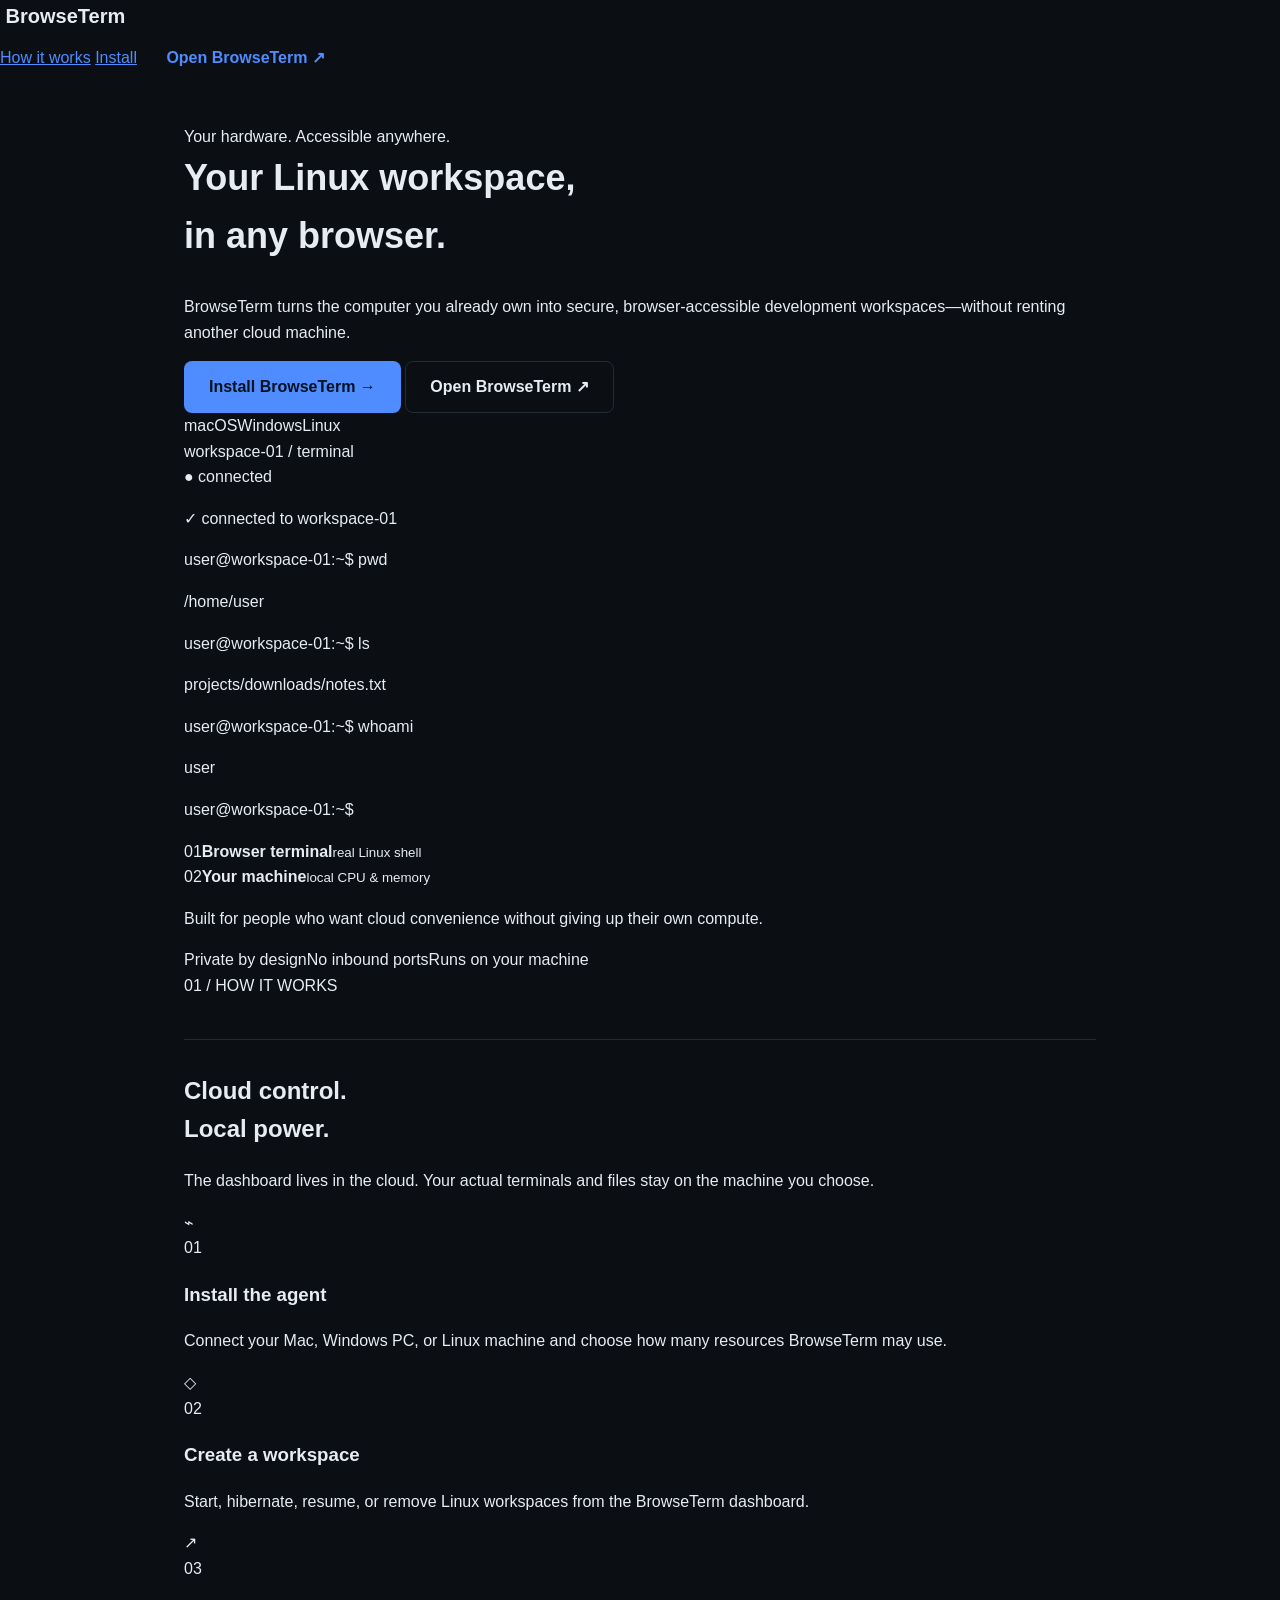
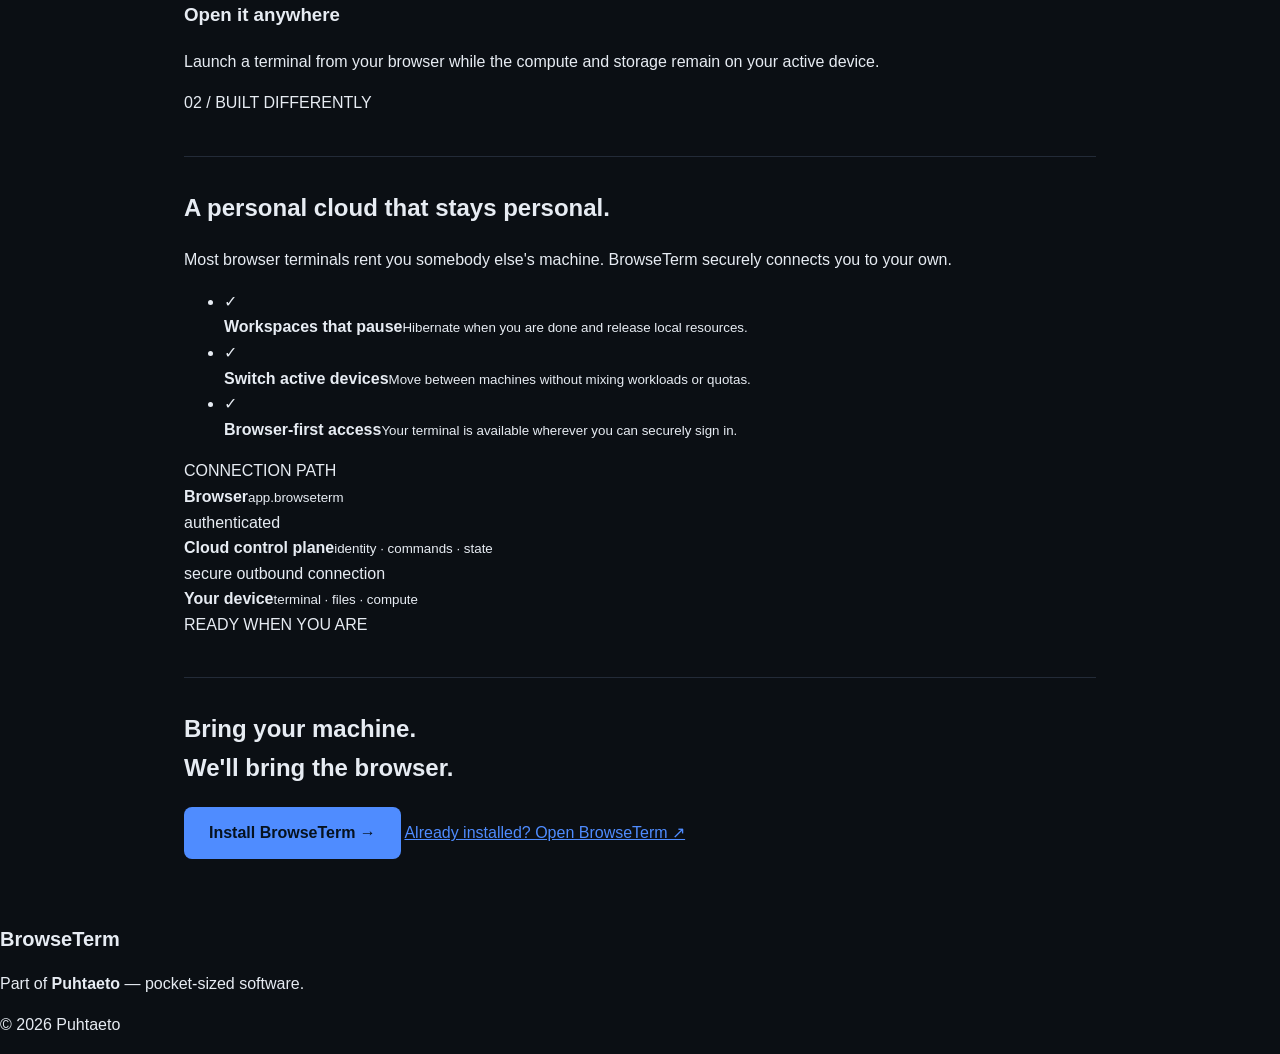
==== commit 7648188c: "Normalize every "browseterm"/"Browseterm" occurrence to "BrowseTerm" All prose, titles, meta descrip" ====
--- a/public/index.html
+++ b/public/index.html
@@ -3,8 +3,8 @@
 <head>
   <meta charset="utf-8">
   <meta name="viewport" content="width=device-width, initial-scale=1">
-  <meta name="description" content="Browseterm turns your own computer into secure, browser-accessible Linux workspaces.">
-  <title>Browseterm — Your machine. Your cloud workspace.</title>
+  <meta name="description" content="BrowseTerm turns your own computer into secure, browser-accessible Linux workspaces.">
+  <title>BrowseTerm — Your machine. Your cloud workspace.</title>
   <link rel="icon" type="image/svg+xml" href="/assets/images/download.svg">
   <link rel="preconnect" href="https://fonts.googleapis.com">
   <link rel="preconnect" href="https://fonts.gstatic.com" crossorigin>
@@ -14,14 +14,14 @@
 <body>
   <div class="noise" aria-hidden="true"></div>
   <header class="nav shell">
-    <a class="brand" href="/" aria-label="Browseterm home">
+    <a class="brand" href="/" aria-label="BrowseTerm home">
       <span class="brand-mark" aria-hidden="true"><img src="/assets/images/download.svg" alt=""></span>
-      <span>browseterm</span>
+      <span>BrowseTerm</span>
     </a>
     <nav aria-label="Primary navigation">
       <a class="nav-link" href="#how-it-works">How it works</a>
       <a class="nav-link" href="/install/">Install</a>
-      <a class="button button-small button-ghost" href="https://app.browseterm.puhtaeto.com">Open Browseterm <span aria-hidden="true">↗</span></a>
+      <a class="button button-small button-ghost" href="https://app.browseterm.puhtaeto.com">Open BrowseTerm <span aria-hidden="true">↗</span></a>
     </nav>
   </header>
 
@@ -30,17 +30,17 @@
       <div class="hero-copy">
         <div class="eyebrow"><span class="status-dot"></span> Your hardware. Accessible anywhere.</div>
         <h1>Your Linux workspace,<br><span>in any browser.</span></h1>
-        <p class="hero-lede">Browseterm turns the computer you already own into secure, browser-accessible development workspaces—without renting another cloud machine.</p>
+        <p class="hero-lede">BrowseTerm turns the computer you already own into secure, browser-accessible development workspaces—without renting another cloud machine.</p>
         <div class="hero-actions">
-          <a class="button button-primary" href="/install/">Install Browseterm <span aria-hidden="true">→</span></a>
-          <a class="button button-secondary" href="https://app.browseterm.puhtaeto.com">Open Browseterm <span aria-hidden="true">↗</span></a>
+          <a class="button button-primary" href="/install/">Install BrowseTerm <span aria-hidden="true">→</span></a>
+          <a class="button button-secondary" href="https://app.browseterm.puhtaeto.com">Open BrowseTerm <span aria-hidden="true">↗</span></a>
         </div>
         <div class="platforms" aria-label="Supported platforms">
           <span>macOS</span><i></i><span>Windows</span><i></i><span>Linux</span>
         </div>
       </div>
 
-      <div class="terminal-wrap" aria-label="Example Browseterm terminal">
+      <div class="terminal-wrap" aria-label="Example BrowseTerm terminal">
         <div class="terminal-glow"></div>
         <div class="terminal">
           <div class="terminal-bar">
@@ -84,13 +84,13 @@
           <div class="step-icon">⌁</div>
           <span>01</span>
           <h3>Install the agent</h3>
-          <p>Connect your Mac, Windows PC, or Linux machine and choose how many resources Browseterm may use.</p>
+          <p>Connect your Mac, Windows PC, or Linux machine and choose how many resources BrowseTerm may use.</p>
         </article>
         <article>
           <div class="step-icon">◇</div>
           <span>02</span>
           <h3>Create a workspace</h3>
-          <p>Start, hibernate, resume, or remove Linux workspaces from the Browseterm dashboard.</p>
+          <p>Start, hibernate, resume, or remove Linux workspaces from the BrowseTerm dashboard.</p>
         </article>
         <article>
           <div class="step-icon">↗</div>
@@ -106,7 +106,7 @@
         <div class="feature-copy">
           <span class="section-number">02 / BUILT DIFFERENTLY</span>
           <h2>A personal cloud that stays personal.</h2>
-          <p>Most browser terminals rent you somebody else's machine. Browseterm securely connects you to your own.</p>
+          <p>Most browser terminals rent you somebody else's machine. BrowseTerm securely connects you to your own.</p>
           <ul>
             <li><span>✓</span><div><strong>Workspaces that pause</strong><small>Hibernate when you are done and release local resources.</small></div></li>
             <li><span>✓</span><div><strong>Switch active devices</strong><small>Move between machines without mixing workloads or quotas.</small></div></li>
@@ -130,14 +130,14 @@
         <h2>Bring your machine.<br>We'll bring the browser.</h2>
       </div>
       <div class="cta-actions">
-        <a class="button button-primary" href="/install/">Install Browseterm <span aria-hidden="true">→</span></a>
-        <a class="text-link" href="https://app.browseterm.puhtaeto.com">Already installed? Open Browseterm ↗</a>
+        <a class="button button-primary" href="/install/">Install BrowseTerm <span aria-hidden="true">→</span></a>
+        <a class="text-link" href="https://app.browseterm.puhtaeto.com">Already installed? Open BrowseTerm ↗</a>
       </div>
     </section>
   </main>
 
   <footer class="footer shell">
-    <a class="brand" href="/"><span class="brand-mark" aria-hidden="true"><img src="/assets/images/download.svg" alt=""></span><span>browseterm</span></a>
+    <a class="brand" href="/"><span class="brand-mark" aria-hidden="true"><img src="/assets/images/download.svg" alt=""></span><span>BrowseTerm</span></a>
     <p>Part of <strong>Puhtaeto</strong> — pocket-sized software.</p>
     <p>© <span id="year"></span> Puhtaeto</p>
   </footer>
